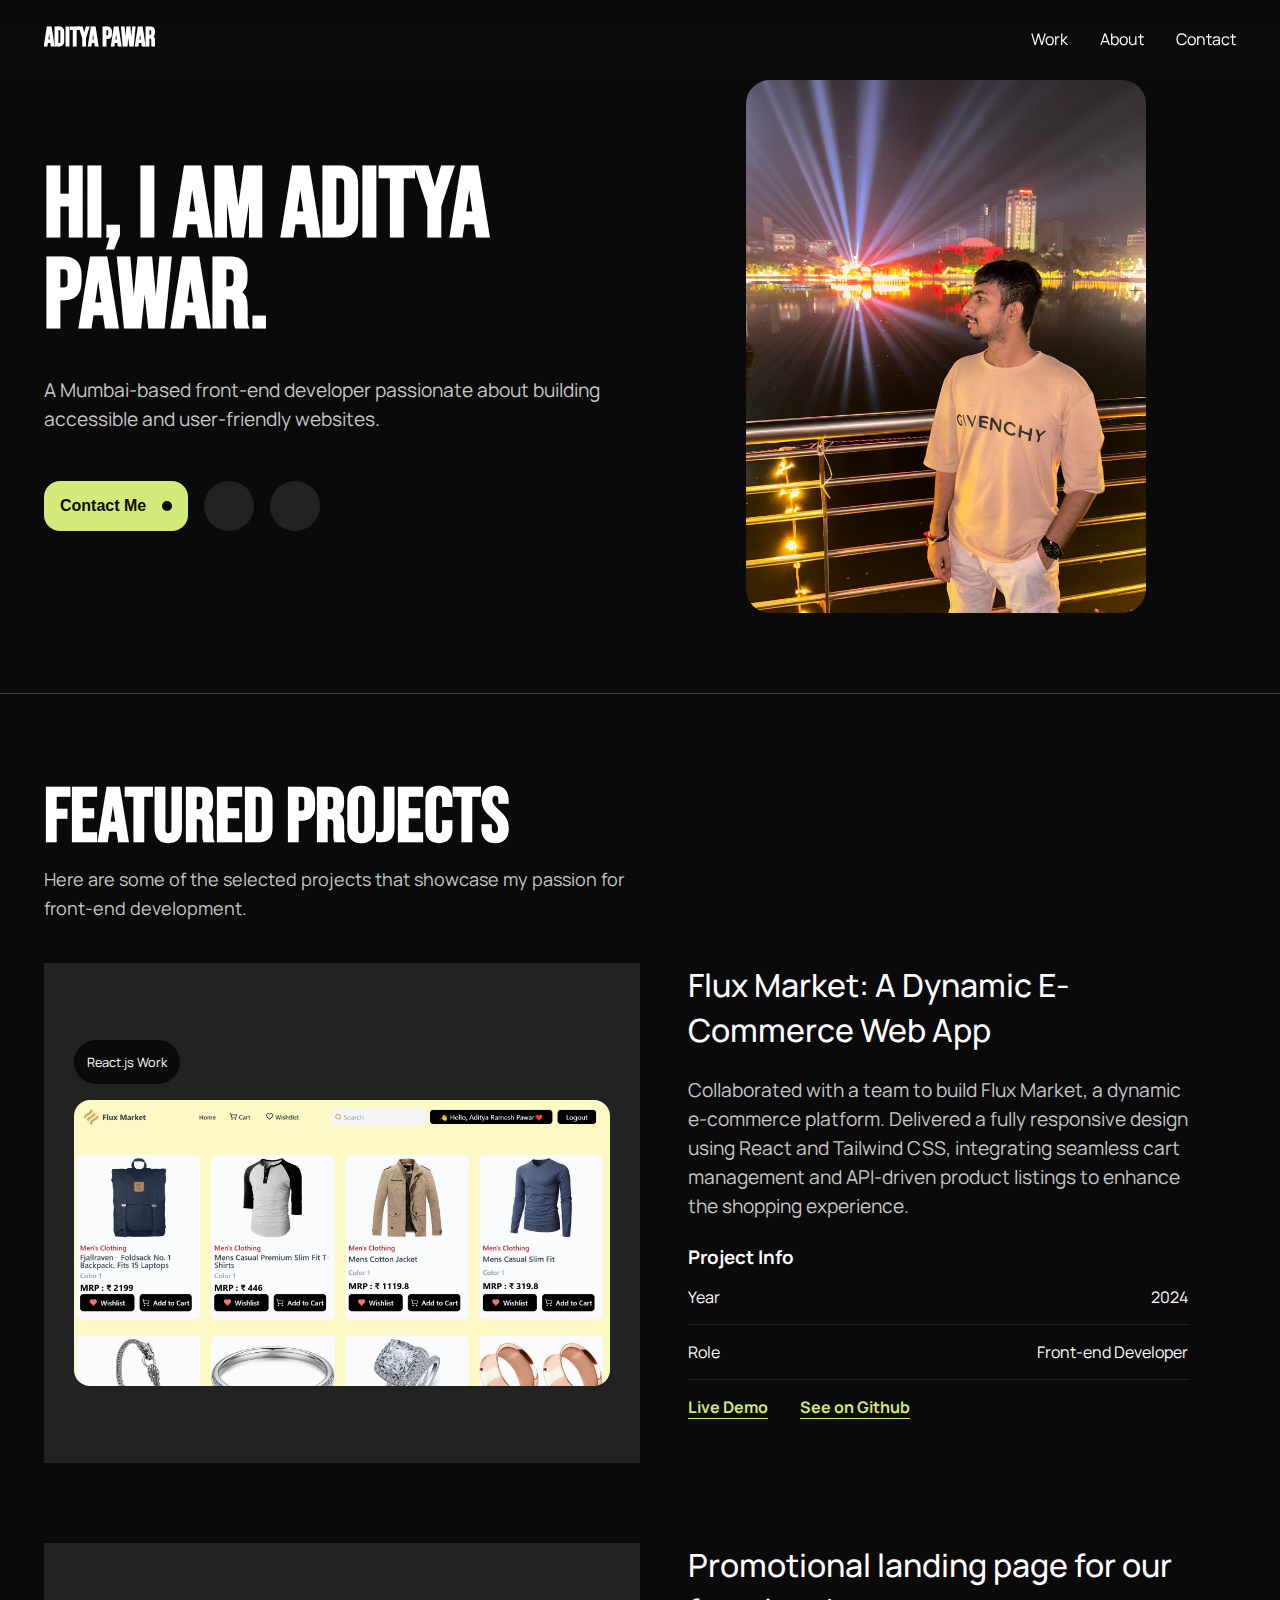
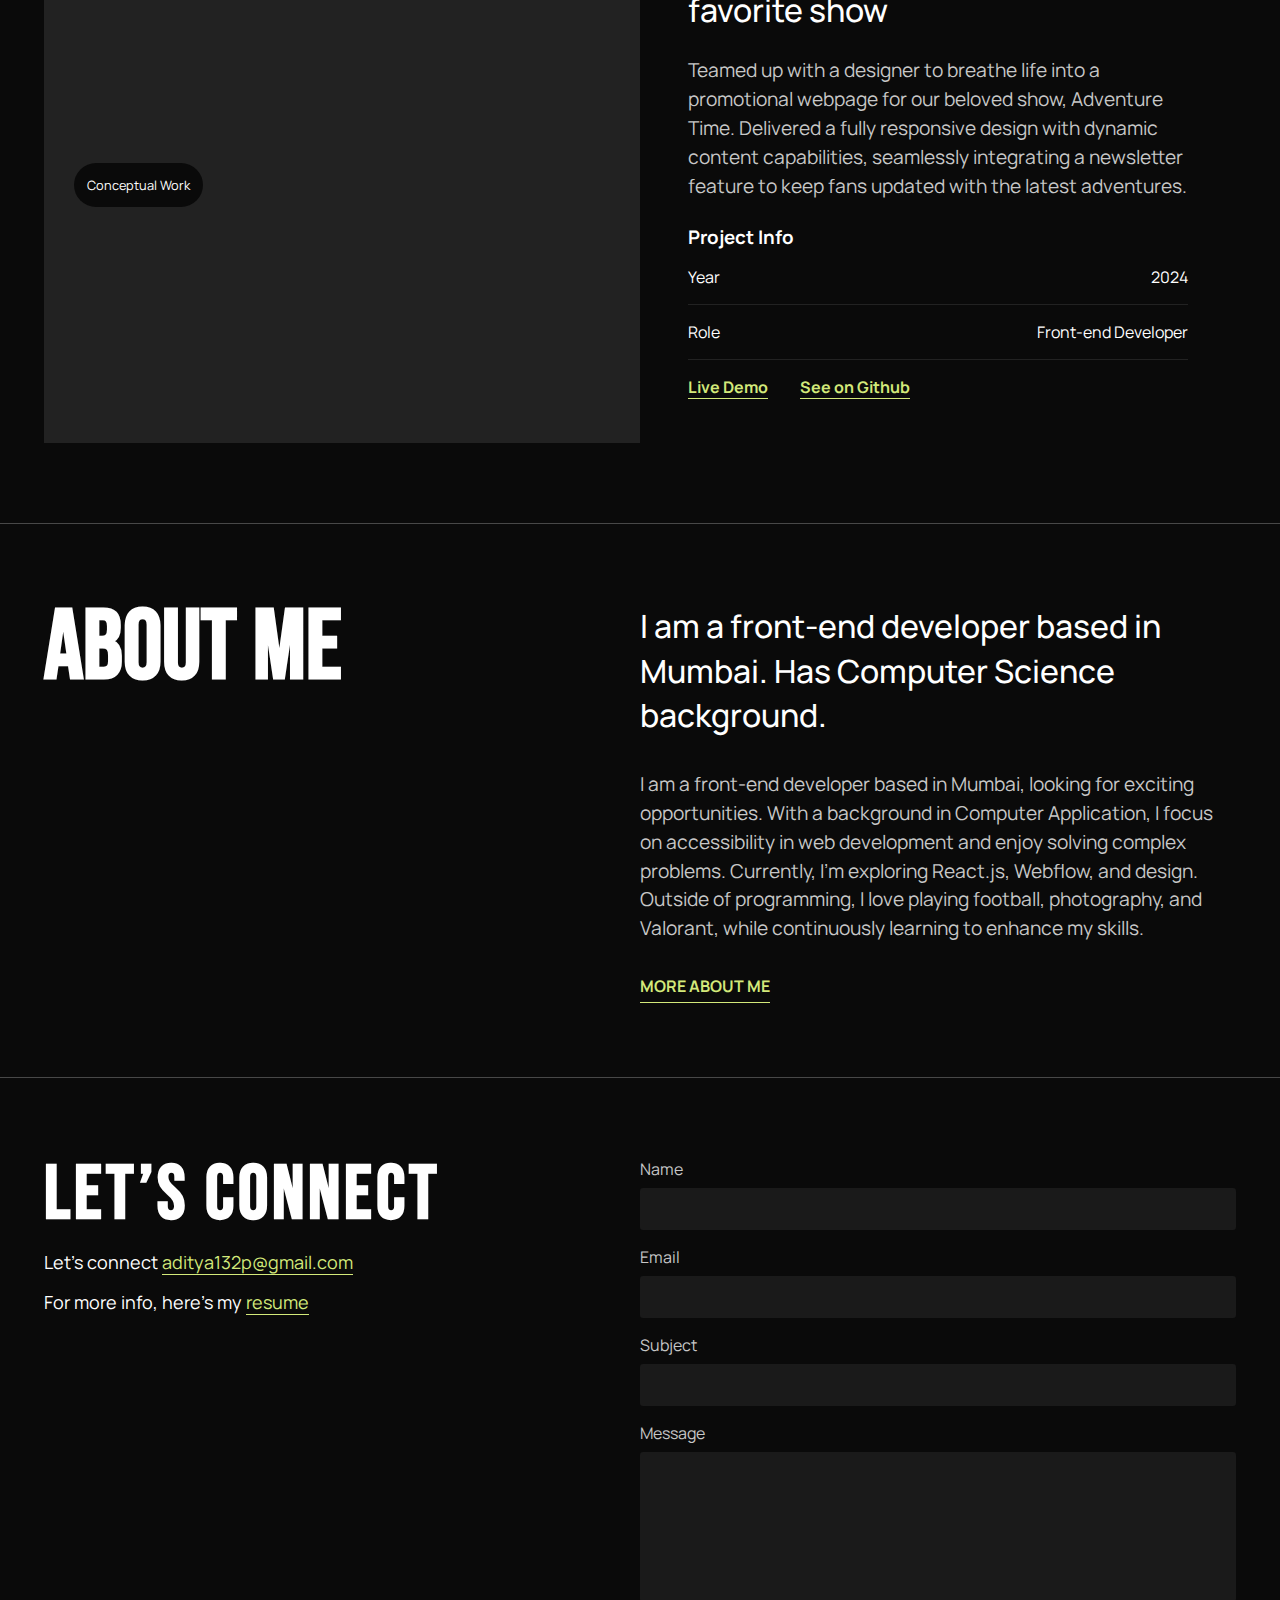
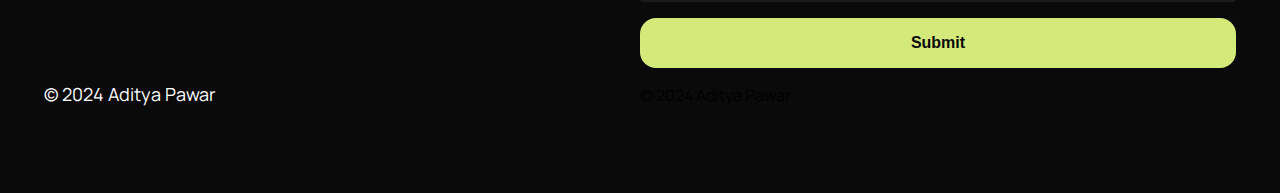
==== index.html @ 954fe3e5 "personal website code complete mobile and desktop responsive" ====
<!DOCTYPE html>
<html lang="en">

<head>
    <meta charset="UTF-8">
    <meta name="viewport" content="width=device-width, initial-scale=1.0">
    <link href="https://cdn.jsdelivr.net/npm/remixicon@4.3.0/fonts/remixicon.css" rel="stylesheet" />
    <title>Personal Portfolio</title>
    <link rel="stylesheet" href="./Assets/style.css">
    <link rel="stylesheet" href="./Assets/mediaQuries.css">
</head>

<body>
    <!-- <div class="background-blur"></div> -->
    <main>

        <header>
            <div class="mobile-nav">
                <a href="#Work">Work</a>
                <a href="#About">About</a>
                <a href="#Contact">Contact</a>
            </div>
            <div class="container">
                <nav>
                    <div class="nav-left">
                        <h1 class="Logo-name">Aditya Pawar</h1>
                    </div>
                    <div class="nav-right">
                        <a href="#Work">Work</a>
                        <a href="#About">About</a>
                        <a href="#Contact">Contact</a>
                    </div>
                    <div class="menu">
                        <i class="ri-menu-5-line"></i>
                    </div>
                </nav>
            </div>
        </header>
        <div class="hero">
            <div class="container">
                <div class="hero-left">
                    <h1 class="title">
                        hi, i am
                        Aditya Pawar.
                    </h1>
                    <p class="paragraph">A Mumbai-based front-end developer passionate about building accessible and
                        user-friendly websites.</p>
                    <div class="hero-btn">
                        <button class="primary-btn">Contact Me <span><i class="ri-arrow-right-up-line"></i></span></button>
                        <span>
                             <a href="https://www.linkedin.com/in/pawar-ramesh-aditya/" target="_blank">
                                <i class="ri-linkedin-fill"></i>
                             </a>
                            </span>
                        <span>
                            <a href="https://github.com/aditya132p" target="_blank">
                            <i class="ri-github-fill"></i>
                                </a>
                        </span>
                    </div>
                </div>
                <div class="hero-right">
                    <img src="./Assets/img/inata.webp" alt="">
                </div>
            </div>
        </div>
        <section class="projects">
            <div class="container" id="Work">
                <div class="project-heading">
                    <h1 class="title">Featured Projects</h1>
                    <p class="paragraph">Here are some of the selected projects that showcase my passion for front-end
                        development.</p>
                </div>
                <div class="project-details-container">
                    <div class="project-details-card">
                        <div class="project-card-left">
                            <span>React.js Work</span>
                            <img src="./Assets/img/project1.webp" alt="">
                        </div>
                        <div class="project-card-right">
                            <h2 class="subtitle">Flux Market: A Dynamic E-Commerce Web App</h2>
                            <p class="paragraph">Collaborated with a team to build Flux Market, a dynamic e-commerce
                                platform. Delivered a fully responsive design using
                                React and Tailwind CSS, integrating seamless cart management and API-driven product
                                listings to enhance the shopping
                                experience.</p>
                            <div class="project-info">
                                <h3>Project Info</h3>
                                <div class="info-list">
                                    <span>Year</span>
                                    <span>2024</span>
                                </div>
                                <div class="info-list">
                                    <span>Role</span>
                                    <span>Front-end Developer</span>
                                </div>
                                <div class="info-link">
                                    <a href="https://github.com/aditya132p/Store_App">Live Demo <i class="ri-arrow-right-up-line"></i> </a>
                                    <a href="https://github.com/aditya132p/Store_App">See on Github <i class="ri-github-fill"></i> </a>
                                </div>

                            </div>
                        </div>

                    </div>
                    <div class="project-details-card">
                        <div class="project-card-left">
                            <span>Conceptual Work</span>
                            <img src="https://media.licdn.com/dms/image/v2/D4D22AQG3-ZU50_3gjA/feedshare-shrink_800/feedshare-shrink_800/0/1727261222234?e=1730937600&v=beta&t=5UvEuhN6sdqubCuSjfzRUbGhBoYcm7TNQ2I1P1V_mn8" alt="">
                        </div>
                        <div class="project-card-right">
                            <h2 class="subtitle">Promotional landing page for our favorite show</h2>
                            <p class="paragraph">Teamed up with a designer to breathe life into a promotional webpage
                                for our beloved show, Adventure Time. Delivered a
                                fully responsive design with dynamic content capabilities, seamlessly integrating a
                                newsletter feature to keep fans
                                updated with the latest adventures.</p>
                            <div class="project-info">
                                <h3>Project Info</h3>
                                <div class="info-list">
                                    <span>Year</span>
                                    <span>2024</span>
                                </div>
                                <div class="info-list">
                                    <span>Role</span>
                                    <span>Front-end Developer</span>
                                </div>
                                <div class="info-link">
                                    <a href="https://aditya132p.github.io/Landing_Page_Project/">Live Demo <i class="ri-arrow-right-up-line"></i> </a>
                                    <a href="https://github.com/aditya132p/Landing_Page_Project">See on Github <i class="ri-github-fill"></i> </a>
                                </div>

                            </div>
                        </div>

                    </div>
                </div>
            </div>
            </div>
        </section>
        <section class="about">
            <div class="container" id="About">
                <div class="about-left">
                    <h1 class="title">About me</h1>
                </div>
                <div class="about-right">
                    <h2 class="subtitle">I am a front-end developer based in Mumbai. Has Computer Science background.
                    </h2>
                    <p class="paragraph">I am a front-end developer based in Mumbai, looking for exciting opportunities.
                        With a background in Computer
                        Application, I focus on accessibility in web development and enjoy solving complex problems.
                        Currently, I'm exploring
                        React.js, Webflow, and design. Outside of programming, I love playing football, photography, and
                        Valorant, while
                        continuously learning to enhance my skills.</p>

                    <div class="about-link">
                        <a href="./about.html">More about me</a>
                    </div>
                </div>
            </div>
        </section>
        <section class="contact">
            <div class="container">
                <div class="contact-container" id="Contact">
                    <div class="contact-left">
                       <div class="contact-left-top">
                        <h2 class="title">Let’s connect</h2>
                        <span>Let’s connect <a href="mailto:tagaditya132p@gmail.com">aditya132p@gmail.com</a></span>
                        <span>For more info, here’s my <a href="./Assets/Aditya_Pawar_Frontend_Developer_Fresher.pdf" download>resume</a>
                        </span>
                        <div class="contact-links">
                            <a href="https://www.linkedin.com/in/pawar-ramesh-aditya/" target="_blank">
                            <i class="ri-linkedin-fill"></i>
                            </a>
                            <a href="https://github.com/aditya132p" target="_blank">
                            <i class="ri-github-fill"></i>
                            </a>
                            <a href="https://x.com/adityapawar132p" target="_blank">
                            <i class="ri-twitter-x-line"></i>
                            </a>
                            <a href="https://www.instagram.com/__ax_pawar_30/" target="_blank">
                            <i class="ri-instagram-fill"></i>
                            </a>
                        </div>
                       </div>
                        <span class="copyright">© 2024 Aditya Pawar</span>
                    </div>
                    <div class="contact-right">
                        <form>
                            <div class="input-form">
                                <label for="name">Name</label>
                                <input type="text" required id="name">
                            </div>
                            <div class="input-form">
                                <label for="email">Email</label>
                                <input type="email" required id="email">
                            </div>

                            <div class="input-form">
                                <label for="subject">Subject</label>
                                <input type="text" required id="subject">
                            </div>
                            <div class="input-form">
                                <label for="email">Message</label>
                                <textarea name="email" rows="7"  required id="email"></textarea>
                            </div>
                            <button type="submit" class="primary-btn">Submit</button>
                        <span class="copyright-mobile">© 2024 Aditya Pawar</span> 
                        </form>

                    </div>
                </div>
            </div>
        </section>

    </main>
    <script src="./Assets/scripts.js"></script>

</body>

</html>
---- Assets/style.css ----
@import url('https://fonts.googleapis.com/css2?family=Bebas+Neue&family=Inter:ital,opsz,wght@0,14..32,100..900;1,14..32,100..900&family=Manrope:wght@200..800&display=swap');

* {
    margin: 0;
    padding: 0;
    box-sizing: border-box;
}

html,
body {
    height: 100%;
    width: 100%;
    font-family: "Manrope", system-ui;
    position: relative;
    font-size: 16px;
    background-color: var(--primary-bg-color);
}

img {
    width: 100%;
    height: auto;
}

:root {
    --primary-bg-color: #0A0A0A;
    --secondary-bg-color: #222222;
    --primary-txt-color: #FFFFFF;
    --secondary-txt-color: #C7C7C7;
    --btn-color: #D3E97A;
    --Bebas-Neue: "Bebas Neue", system-ui;
    --inter: "Inter", system-ui;
    --Manrope: "Manrope", sans-serif;
    --bold: 700;
    --section-spacing: 5rem;
}

.container {
    max-width: 1224px;
    margin-inline: auto;
    padding-inline: 1rem;
}

a {
    text-decoration: none;
    color: var(--primary-txt-color);
}

.subtitle {
    font-size: 2rem;
    line-height: 44.8px;
    color: var(--primary-txt-color);
    font-weight: 500;
}

main {
    width: 100%;
    height: 100%;
    position: relative;
    /* background-color: var(--primary-bg-color); */
}
main header{
    backdrop-filter: blur(20px);
    top: 0;
    position: fixed;
    width: 100%;
}

main header nav {
    color: var(--primary-txt-color);
    width: 100%;
    display: flex;
    max-width: 1224px;
    justify-content: space-between;
    align-items: center;
    padding-block: 1.45rem;
}

.menu{
    display: none;
}
.mobile-nav{
    display: none;
}

nav .nav-left {
    display: flex;
    align-items: center;
}

nav .Logo-name {
    font-size: 1.6rem;
    position: relative;
    font-family: var(--Bebas-Neue);
    text-transform: uppercase;
    letter-spacing: -80%;
    z-index: 2;
    overflow: hidden;
}

nav .nav-right {
    display: flex;
    align-items: center;
    gap: 2rem;
}

.nav-right a {
    font-size: 1rem;
    position: relative;
}

.nav-right a:hover::before ,
.mobile-nav a::before {
    width: 100%;
}

.nav-right a::before ,.mobile-nav a::before {
    content: "";
    position: absolute;
    width: 0;
    height: 0.14rem;
    border-radius: 1rem;
    bottom: -3px;
    background-color: var(--btn-color);
    transition: width 0.4s ease;
}

.hero {
    width: 100%;
    border-bottom: 1px solid #484848;
    padding-block: var(--section-spacing);
}

.hero .container {
    display: flex;
    align-items: center;
    justify-content: space-between;
}

.hero .hero-left,
.hero .hero-right {
    width: 50%;
    height: 100%;
    display: flex;
    flex-direction: column;
    justify-content: center;
}

.hero-left {
    /* padding-top: 6rem; */
    gap: 2rem;
}

.title {
    font-size: 6.113rem;
    color: var(--primary-txt-color);
    font-family: var(--Bebas-Neue);
    text-transform: uppercase;
    line-height: 5.681rem;
}

.paragraph {
    font-size: 1.2rem;
    line-height: 1.8rem;
    color: var(--secondary-txt-color);
}

.hero-btn {
    padding-top: 1rem;
    display: flex;
    justify-content: flex-start;
    align-items: center;
    gap: 1rem;
}

.hero-btn span {
    /* height: 0.8rem; */
    background-color: var(--secondary-bg-color);
    display: flex;
    align-items: center;
    justify-content: center;
    height: 50px;
    width: 50px;
    border-radius: 50%;
}

.hero-btn span i {
    font-size: 1.4rem;
    color: var(--btn-color);
}

.primary-btn {
    padding: 1rem 1rem;
    background-color: var(--btn-color);
    border: none;
    display: flex;
    align-items: center;
    justify-content: center;
    gap: 1rem;
    font-size: 1rem;
    border-radius: 1rem;
    font-weight: var(--bold);
    color: var(--primary-bg-color);
}
.primary-btn span{
    width: 10px;
    height: 10px;
    background-color: #0A0A0A;
    transition: transform 0.6s ease;
    /* animation: pulse 1s infinite; */
    /* animation: pin infinite 1s ease; */
}
.primary-btn span i{
transform: scale(0.1);
font-size: 0.4rem;
transition: transform 0.6s ease;
}
.primary-btn:hover span i {
/* visibility: visible; */
transform: scale(1.2);

}
.primary-btn:hover span {
    /* visibility: visible; */
    transform: scale(2.6);

}



.hero .hero-right {
    align-items: center;
    /* background-color: #D3E97A; */
    padding-left: 1rem;
}

.hero .hero-right img {
    width: 400px;
    height: auto;
    border-radius: 1.5rem;
}

.projects {
    width: 100%;
    /* height: 100%; */
    padding-block: var(--section-spacing);
    border-bottom: 1px solid #484848;
}

.project-heading {
    width: 50%;
}

.projects .project-heading h1 {
    font-size: 4.750rem;
}

.projects .project-heading p {
    font-size: 1.125rem;
}

.projects .project-details-container {
    display: flex;
    gap: 5rem;
    padding-top: 2.5rem;
    flex-direction: column;

    /* align-items: center;       */
}

.project-details-container .project-details-card {
    display: flex;
    /* align-items: center; */
    color: var(--primary-txt-color);
}

.project-details-card .project-card-left {
    background-color: var(--secondary-bg-color);
    display: flex;
    flex-direction: column;
    justify-content: center;
    /* align-items: space-between; */
    height: 500px;
    padding: 30px;
}

.project-card-left img {
    border-radius: 1rem;
    margin-top: 1rem;
}


.project-details-card .project-card-left,
.project-card-right {
    width: 50%;
}

.project-card-right {
    padding-inline: 3rem;
    display: flex;
    /* justify-content: space-between; */
    flex-direction: column;
    gap: 1.5rem;
}

.project-card-left span {
    padding: 0.8rem;
    font-size: 0.8rem;
    width: fit-content;
    border-radius: 1.8rem;
    background-color: var(--primary-bg-color);
}

.project-card-right .project-info {
    display: flex;
    flex-direction: column;
    width: 100%;
}

.project-info .info-list {
    display: flex;
    justify-content: space-between;
    align-items: center;
    padding-block: 1rem;
    border-bottom: 1px solid var(--secondary-bg-color);
}

.project-info .info-link {
    display: flex;
    align-items: center;

    padding-top: 1rem;
    gap: 2rem;
}

.info-link a {
    color: var(--btn-color);
    font-weight: var(--bold);
    text-decoration: underline;
    text-underline-offset: 0.3rem;
}

.about {
    width: 100%;
    /* height: 100%; */
    border-bottom: 1px solid #484848;
    padding-block: var(--section-spacing);
}

.about .container {
    display: flex;
}

.about .container .about-left,
.about-right {
    width: 50%;
    color: var(--primary-txt-color);
}

.about-right {
    display: flex;
    flex-direction: column;
    gap: 2rem;
}

.about-right .subtitle {
    font-weight: 500;
    line-height: 44.8px;
}

.about-right .about-link a {
    font-size: 1rem;
    color: var(--btn-color);
    font-weight: var(--bold);
    text-decoration: underline;
    text-underline-offset: 0.6rem;
    text-transform: uppercase;
}

.contact {
    width: 100%;
    padding-block: var(--section-spacing);
}

.contact-container{
    width: 100%;
    display: flex;

}
.contact-container .contact-left,.contact-right{
    width: 50%;
}
.contact-container .contact-left{
    display: flex;
    flex-direction: column;
    justify-content: space-between;
    gap: 1rem;
}
.contact-left .contact-left-top{
    display: flex;
    flex-direction: column;
    gap: 1rem;
}

.contact-left h2{
    line-height: 76px;
    font-size: 76px;
    letter-spacing: 4px;
}
.contact-left span{
    color: var(--primary-txt-color);
    font-size: 1.125rem;
}
.contact-left span a{
    text-decoration: underline;
    color: var(--btn-color);
    text-underline-offset: 0.3rem;
}
.contact-left .contact-links{
    display: flex;
    padding-top: 2rem;
    align-items: center;
    gap: 2rem;
}
.contact-links i{
    font-size: 1.5rem;
    color: var(--btn-color);
}

.contact-right form{
    display: flex;
    flex-direction: column;
    gap: 1rem;
}

form .input-form{
    display: flex;
    flex-direction: column;
    gap: 0.5rem;
    color: var(--secondary-txt-color);
}
.input-form input, .input-form textarea{
    font-size: 1rem;
    border: none;
    resize: none;
    outline: none;
    padding: 12px 16px;
    border-radius: 0.2rem;
    color: var(--secondary-txt-color);
    background-color: #1A1A1A;
}

.capacity-container{
    padding-top: var(--section-spacing);
    display: flex;
}
.capacity-container .capacity-left ,.capacity-right{
    width: 50%;
}
.capacity-left .title{
    font-size: 4.350rem;
    line-height: 4.750rem;
}
.capacity-right .paragraph{
    color: var(--secondary-txt-color);
    font-weight: 500;
}
.skill-container {
    padding-top: 2rem;
    display: flex;
    gap: 1rem;
    flex-wrap: wrap;
}
.skill-container span{
    border: 1px solid var(--secondary-bg-color);
    color: var(--primary-txt-color);
    position: relative;
    border-radius: 2rem;
    padding: 1rem;
    font-weight: 600;
    overflow: hidden;
    
}

.skill-container span:before{
    content: "";
    position: absolute;
    background-color: var(--btn-color);
    /* top: 0; */
    left: 0;
    border-radius: 50%;
    bottom: 0;
    z-index: -1;
    width: 100%;
    height: 0%;
    transition: height .5s ease-in;
}
.skill-container span:hover::before  {
    z-index: -1;
    width: 100%;
    border-radius: 0%;
    height: 100%;
    color: var(--secondary-txt-color);
   
}

.skill-container span:hover {
    color: var(--secondary-bg-color);

}
/*

 font-family: "Bebas Neue",sans-serif;
 font-family: "Manrope",system-ui;
 font-family: "Inter",sans-serif;

 */
---- Assets/mediaQuries.css ----
/* Small mobile devices (up to 320px) */
@media (max-width: 470px) {
    body {
        font-size: 12px;
        padding: 8px;
    }
        .menu {
            display: block;
        }
        .menu i {
            font-size: 1.5rem;
            padding-right: 1rem;
        }
    .container {
        padding-inline: 1rem;
        gap: 2rem;
    }
    

    header nav .nav-right {
        display: none;
    }
    .mobile-nav{
        display: flex;
        /* align-items: center; */
        padding-left:2rem ;
        gap: 3rem;
        justify-content: center;
        position: absolute;
        flex-direction: column;
        width: 100%;
        height: calc(100vh - 70px);
        background-color: var(--primary-bg-color);
        right: -100%;
        top: 77px;
        z-index: 222;
        transition: right 0.6s ease;
    }

    .active{
        right: -40%;
    }
    .mobile-nav a{
        font-size: 1rem;
    }


    .hero .container {
        flex-direction: column;
    }

    .hero .hero-left,
    .hero .hero-right {
        width: 100%;
    }

    .title {
        font-size: 3.563rem;
        line-height: 3.563rem;
    }

    .subtitle {
        font-size: 1.5rem;
        line-height: 25.8px;
        font-weight: 500;
    }

    .paragraph {
        font-size: 1rem;
        line-height: 1.563rem;
        font-weight: 400;
    }

    .hero-left {
        padding-top: 2rem;
        gap: 1rem;
    }

    .primary-btn {
        padding: 0.5rem 0.5rem;
        gap: 0.3rem;
        font-size: 0.9rem;
        border-radius: 0.8rem;
        font-weight: 400;
    }

    .hero-btn span {
        height: 35px;
        width: 35px;


    }

    .primary-btn span {
        transform: scale(0.4);
        z-index: 1;
    }

    .primary-btn span i {
        transform: scale(0.1);
        font-size: 0.4rem;
        transition: transform 0.6s ease;
    }

    .primary-btn:hover span i {
        transform: scale(2.5);

    }

    .primary-btn:hover span {

        transform: scale(1);

    }

    .hero .hero-right img {
        width: 100%;
        height: auto;
        border-radius: 1.5rem;
    }



    .project-heading {
        width: 100%;
    }

    .projects .project-heading h1 {
        font-size: 2.688rem;
        letter-spacing: 2%;
    }

    .projects .project-heading p {
        font-size: 1rem;
        line-height: 1.563rem;
    }

    .project-details-container .project-details-card {
        display: flex;
        flex-direction: column;
        color: var(--primary-txt-color);
    }

    .project-details-card .project-card-left,
    .project-card-right {
        width: 100%;
    }

    .project-details-card .project-card-left {
        background-color: var(--secondary-bg-color);
        height: 250px;
        padding: 20px;
    }

    .project-card-left img {
        border-radius: 0.5rem;

    }

    .project-card-right {
        padding-top: 1rem;
        padding-inline: 0rem;
        gap: 1.5rem;
    }

    .project-info .info-link {
        justify-content: space-between;
    }

    .about .container {
        display: flex;
        flex-direction: column;
    }

    .about .container .about-left,
    .about-right {
        width: 100%;
    }
        .contact-right {
            padding-block: 3rem;
        }

    .about-right .subtitle {
        font-size: 1.4rem;
        line-height: 25.8px;
    }

    .about-right .about-link a {
        font-size: 0.7rem;
        text-underline-offset: 0.3rem;
    }


    .contact-container {
        flex-direction: column;
    }

    .contact-container .contact-left,
    .contact-right {
        width: 100%;
    }

    .contact-left h2 {
        line-height: 43px;
        font-size: 2.688rem;
        letter-spacing: 2px;
    }

    .contact-left span {
        font-size: 1rem;
    }
        .contact-left .copyright{
       display: none;
    }


        .capacity-container {
            flex-direction: column;
        }
                .capacity-container .capacity-left,
                .capacity-right {
                    width: 100%;
                }
                                .capacity-left .title {
                                font-size: 3.350rem;
                                    line-height: 3.750rem;
                                }



}


/* Medium mobile devices (up to 480px) */
@media (max-width: 480px) {
    body {
        font-size: 13px;
        padding: 10px;
    }
}
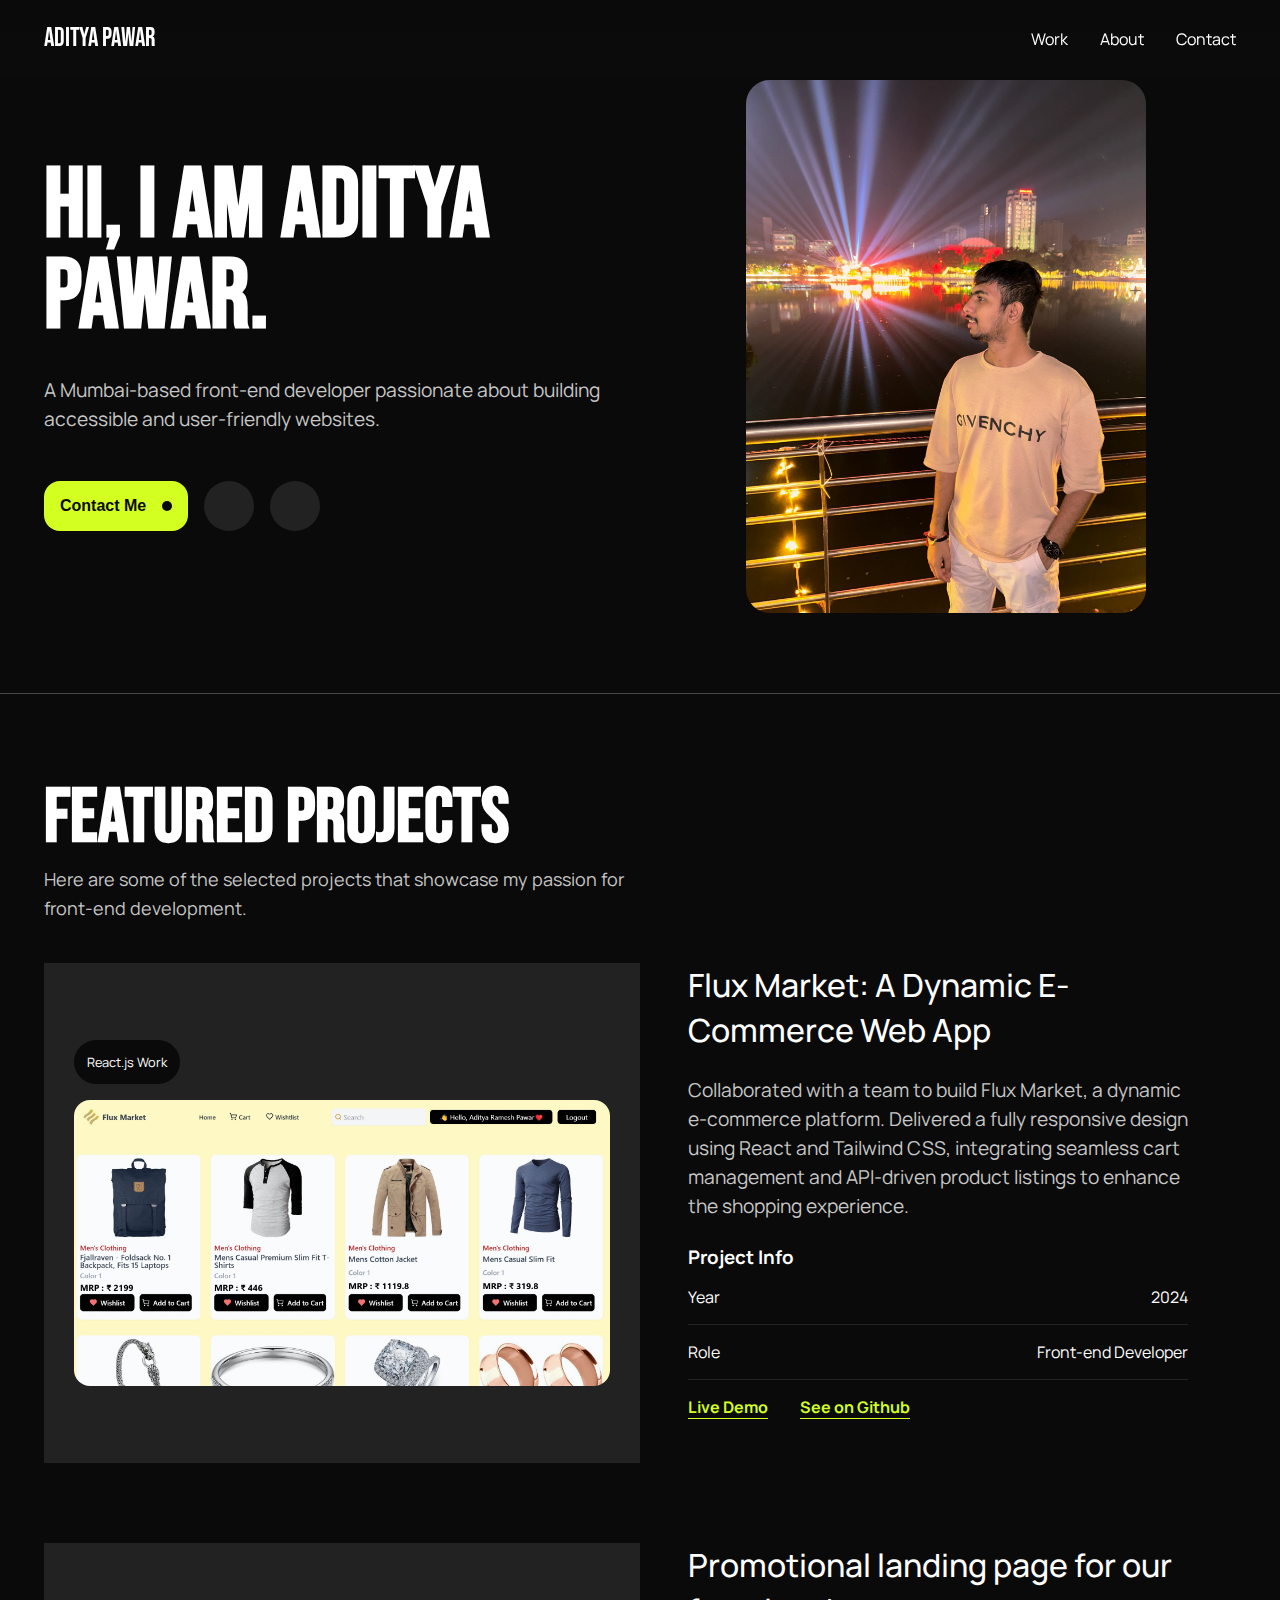
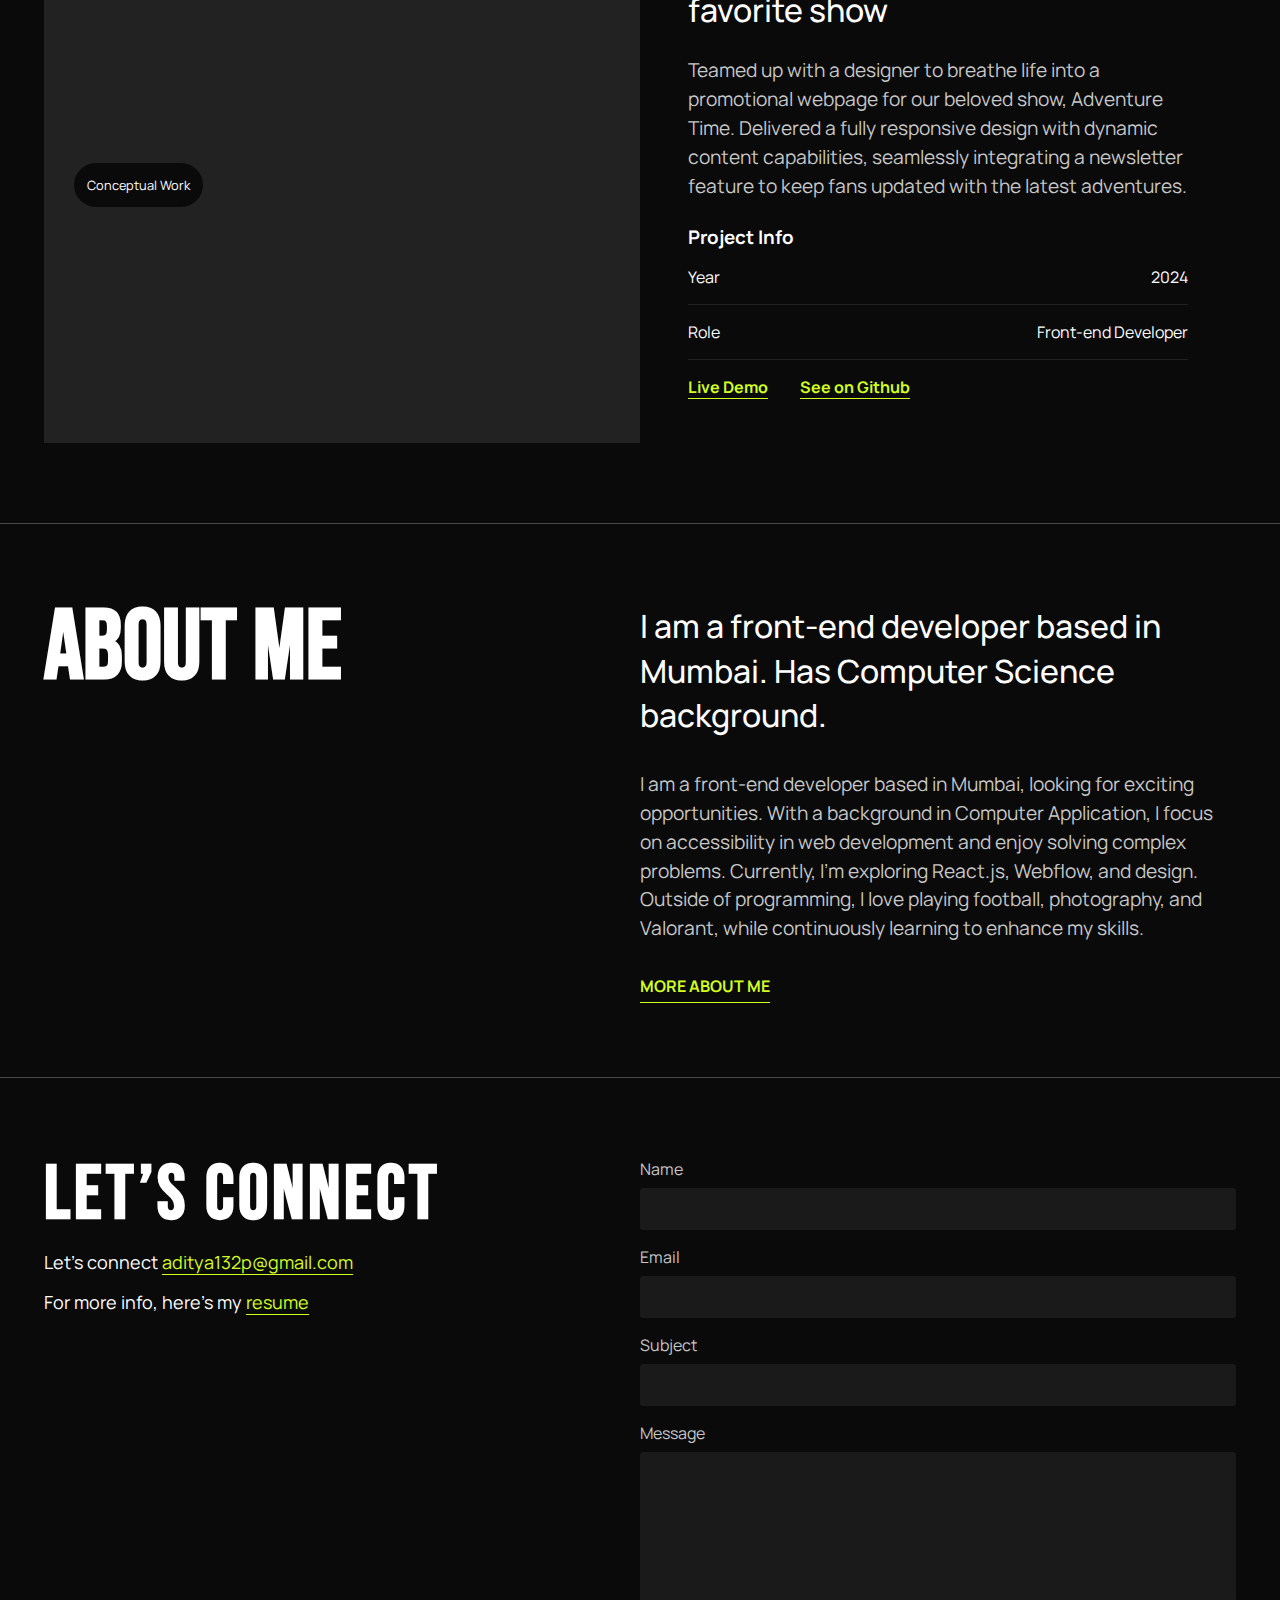
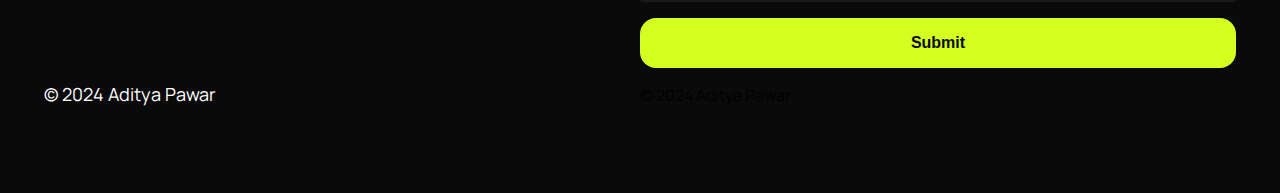
==== commit 7e006726: "Favicon added" ====
--- a/index.html
+++ b/index.html
@@ -4,16 +4,27 @@
 <head>
     <meta charset="UTF-8">
     <meta name="viewport" content="width=device-width, initial-scale=1.0">
+    <meta name="description"
+        content="Aditya Pawar's Personal Portfolio - Frontend Developer and Web Designer specializing in creating responsive, user-friendly websites using React.js, Tailwind CSS, and modern web technologies.">
+    <meta name="keywords"
+        content="Aditya Pawar, portfolio, frontend developer, web designer, React.js, Tailwind CSS, Vite, JavaScript, responsive websites, web development, Mumbai">
+    <meta name="author" content="Aditya Pawar">
+ 
+    <meta property="og:title" content="Aditya Pawar - Frontend Developer & Web Designer">
+    <meta property="og:description"
+        content="Explore my personal portfolio showcasing my skills and projects in frontend development, web design, and accessibility.">
+    <meta property="og:image" content="https://aditya132p.github.io/Personal_Portfolio_Website/">
+    <meta property="og:url" content="https://aditya132p.github.io/Personal_Portfolio_Website/">
+    <meta name="twitter:card" content="summary_large_image">
     <link href="https://cdn.jsdelivr.net/npm/remixicon@4.3.0/fonts/remixicon.css" rel="stylesheet" />
-    <title>Personal Portfolio</title>
+    <title>Aditya Pawar |Portfolio</title>
+    <link rel="shortcut icon" href="./Assets/img/apple-touch-icon.png" type="image/x-icon">
     <link rel="stylesheet" href="./Assets/style.css">
     <link rel="stylesheet" href="./Assets/mediaQuries.css">
 </head>
 
 <body>
-    <!-- <div class="background-blur"></div> -->
     <main>
-
         <header>
             <div class="mobile-nav">
                 <a href="#Work">Work</a>
@@ -23,7 +34,7 @@
             <div class="container">
                 <nav>
                     <div class="nav-left">
-                        <h1 class="Logo-name">Aditya Pawar</h1>
+                        <a href="./index.html" class="Logo-name" >Aditya Pawar</a>
                     </div>
                     <div class="nav-right">
                         <a href="#Work">Work</a>
--- a/Assets/style.css
+++ b/Assets/style.css
@@ -26,7 +26,7 @@
     --secondary-bg-color: #222222;
     --primary-txt-color: #FFFFFF;
     --secondary-txt-color: #C7C7C7;
-    --btn-color: #D3E97A;
+    --btn-color: #d3ff21;
     --Bebas-Neue: "Bebas Neue", system-ui;
     --inter: "Inter", system-ui;
     --Manrope: "Manrope", sans-serif;
